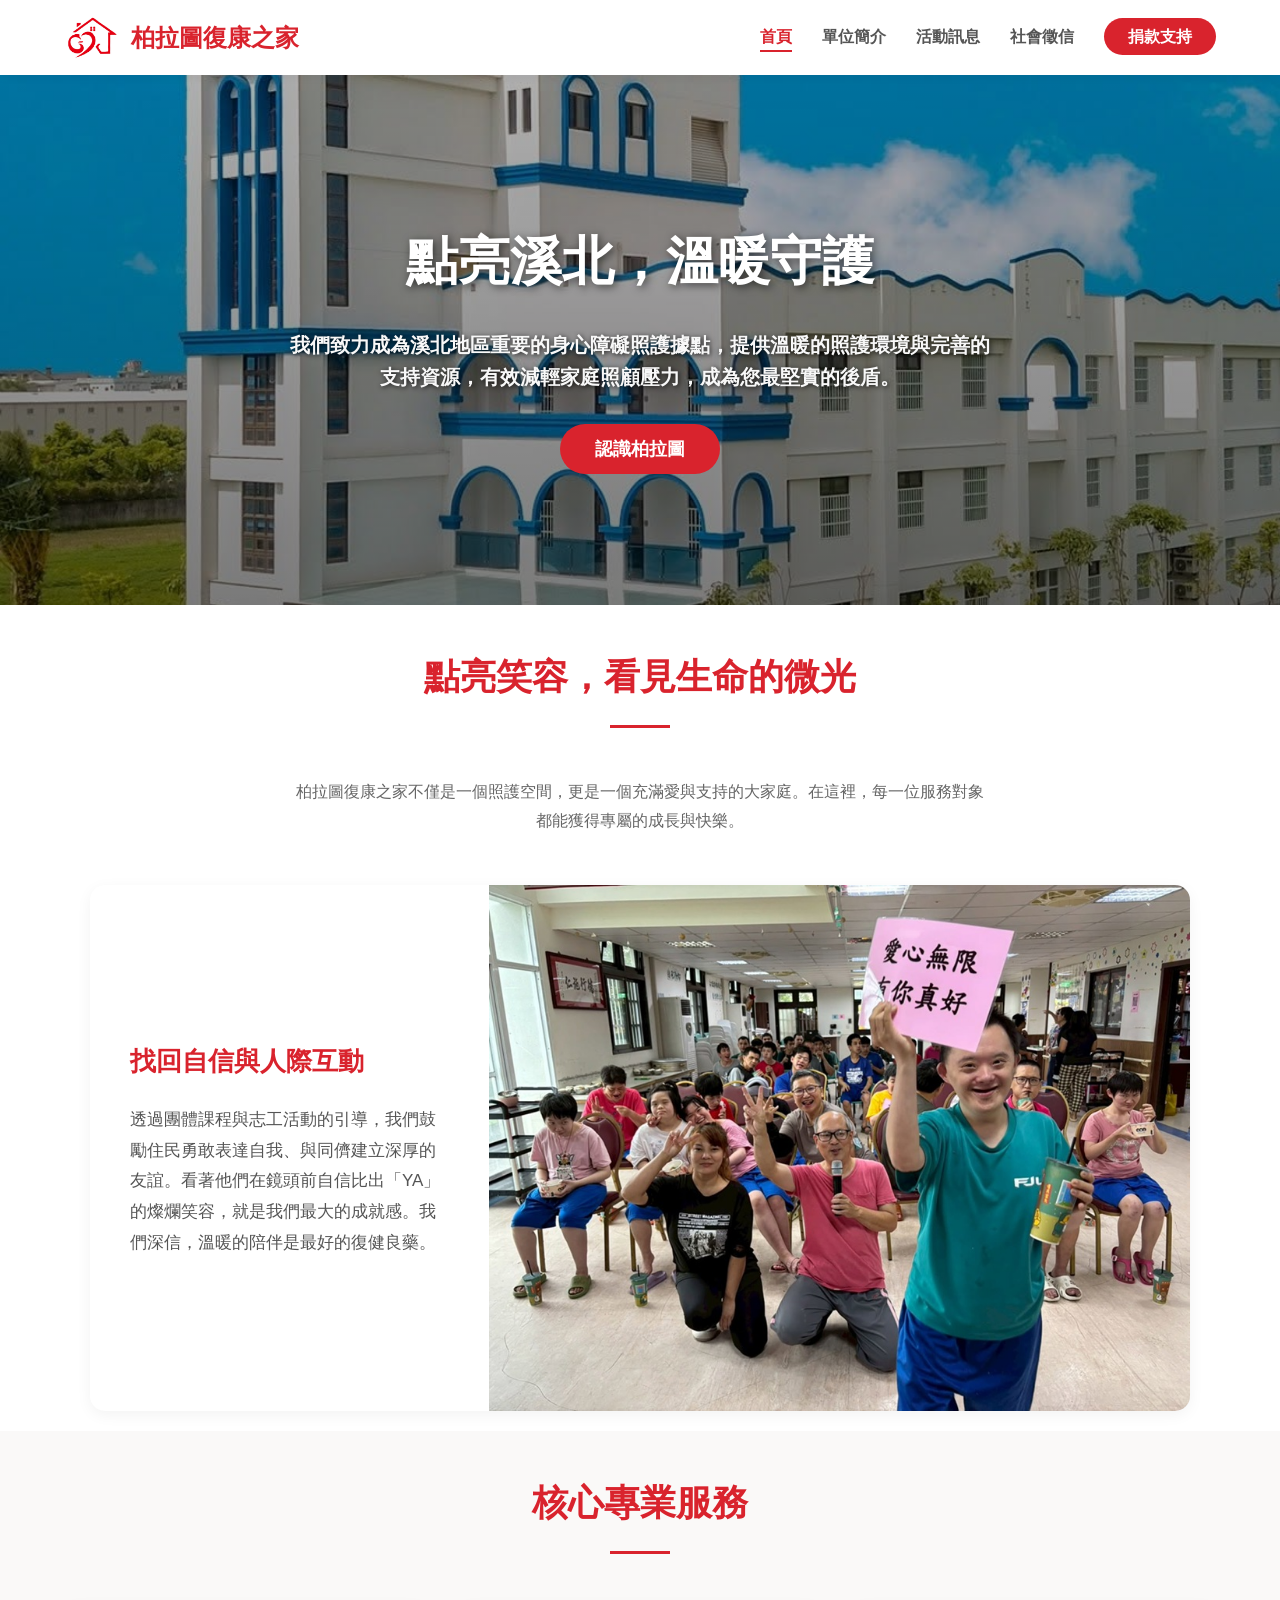
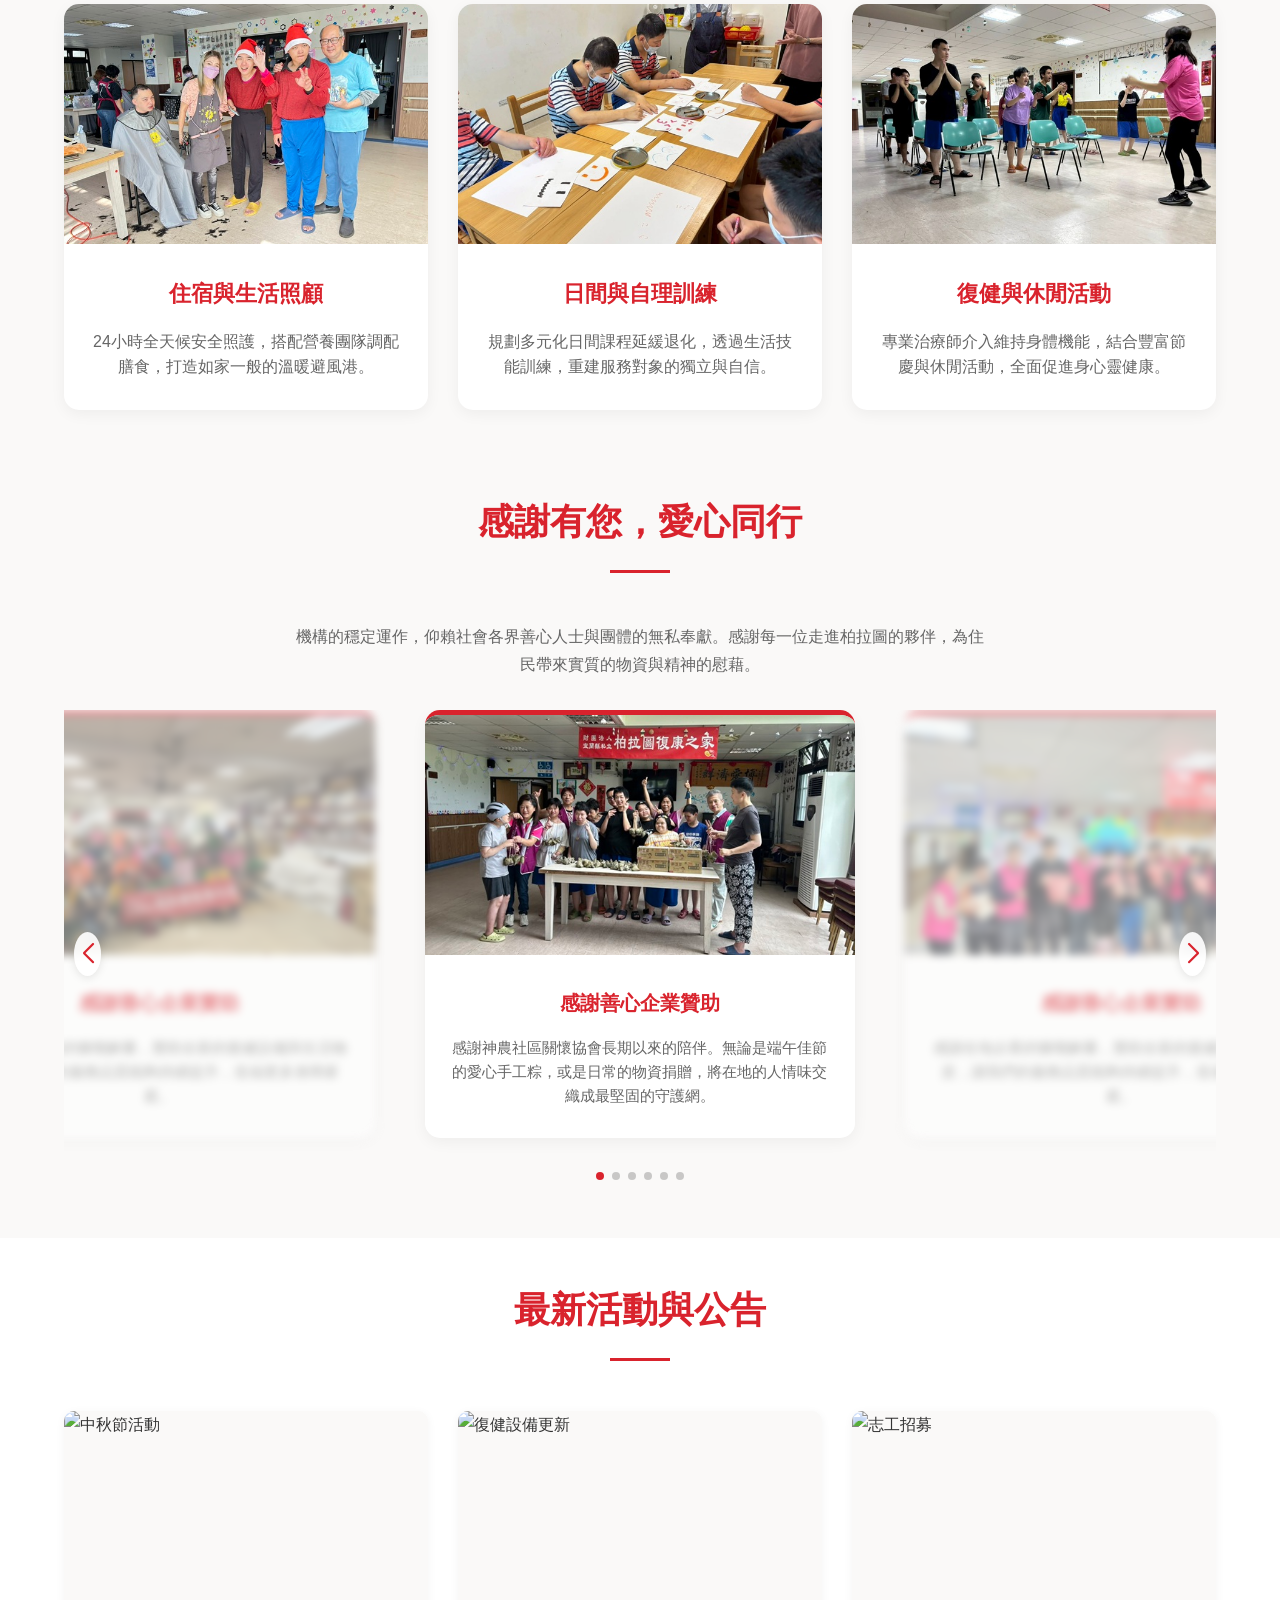
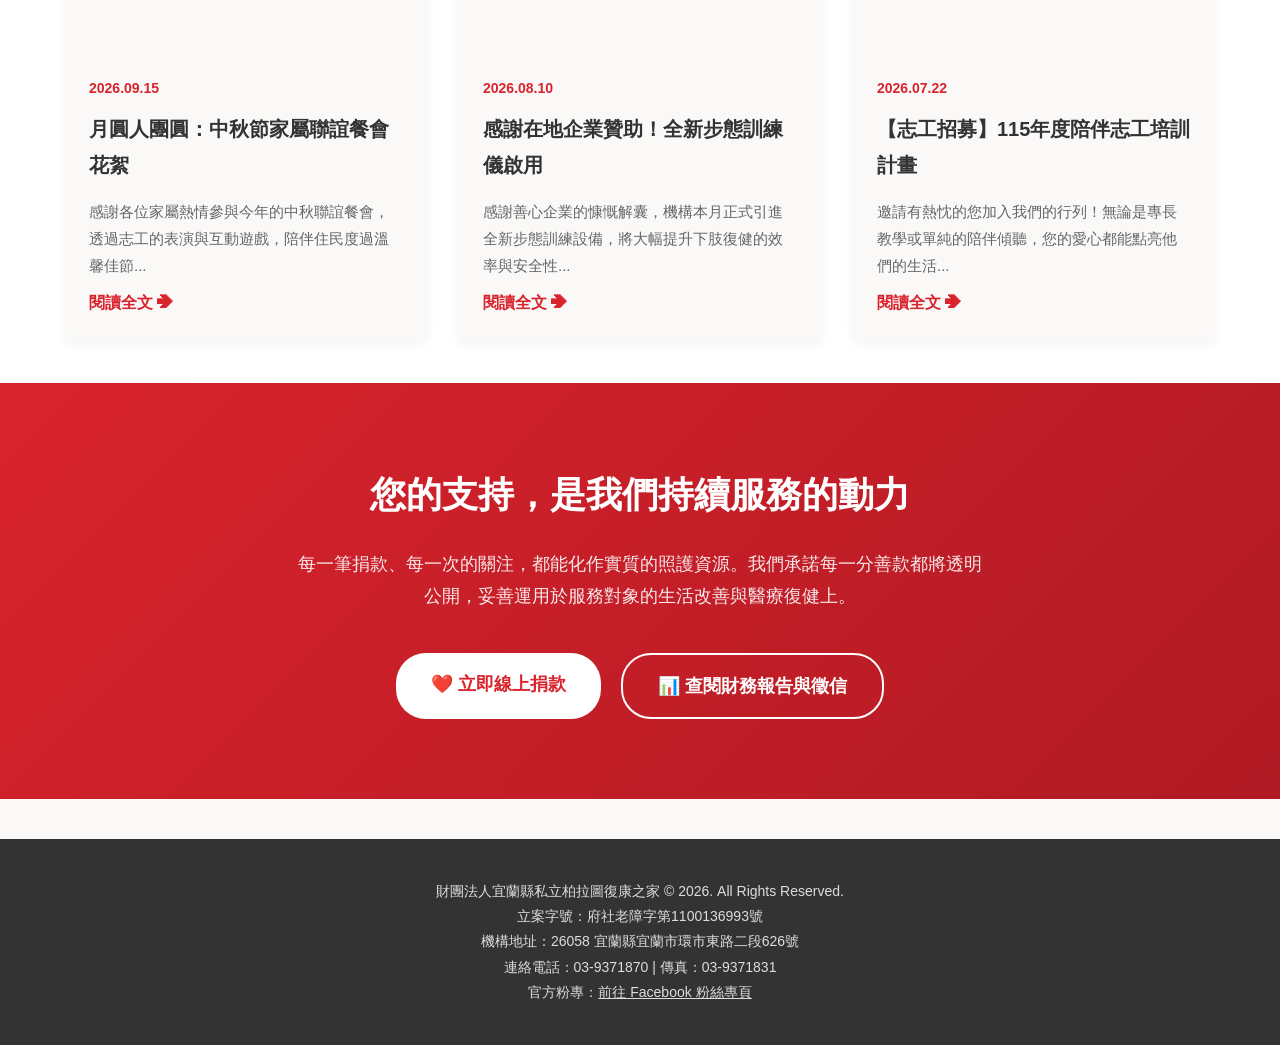
==== index.html @ bde14d9f "Initial website upload" ====
<!DOCTYPE html>
<html lang="zh-TW">
<head>
    <meta charset="UTF-8">
    <meta name="viewport" content="width=device-width, initial-scale=1.0">
    <title>財團法人柏拉圖復康之家 - 官方網站</title>
    <link rel="stylesheet" href="style.css">
    <link rel="stylesheet" href="https://cdn.jsdelivr.net/npm/swiper@11/swiper-bundle.min.css" />
    <link rel="icon" href="logo.jpg" type="image/jpeg">
</head>
<body>

    <!-- 頂部導覽列 -->
    <header>
        <a href="index.html" class="logo">
            <img src="logo.jpg" alt="柏拉圖 Logo" class="header-logo">
            柏拉圖復康之家
        </a>
        <nav>
            <ul>
                <li><a href="index.html" class="active">首頁</a></li>
                <!-- 導覽列已更新為「單位簡介」 -->
                <li><a href="about.html">單位簡介</a></li>
                <li><a href="news.html">活動訊息</a></li>
                <li><a href="credit.html">社會徵信</a></li>
                <li><a href="donate.html" class="donate-btn">捐款支持</a></li>
            </ul>
        </nav>
    </header>

    <!-- 1. 首頁主視覺區塊 (融入主任的願景文案) -->
    <section class="hero">
        <h1>點亮溪北，溫暖守護</h1>
        <p style="font-size: 20px; max-width: 700px; margin: 0 auto 40px; color: #444; font-weight: bold; line-height: 1.6;">
            我們致力成為溪北地區重要的身心障礙照護據點，提供溫暖的照護環境與完善的支持資源，有效減輕家庭照顧壓力，成為您最堅實的後盾。
        </p>
        <a href="about.html" class="donate-btn" style="font-size: 18px; padding: 15px 35px;">認識柏拉圖</a>
    </section>
     <!-- 2. 新增：在柏拉圖，我們獲得什麼？ (價值傳遞區塊) -->
    <section class="value-section" style="background-color: white;">
        <h2 class="section-title">點亮笑容，看見生命的微光</h2>
        <p style="text-align: center; max-width: 700px; margin: 0 auto 50px; color: #666;">
            柏拉圖復康之家不僅是一個照護空間，更是一個充滿愛與支持的大家庭。在這裡，每一位服務對象都能獲得專屬的成長與快樂。
        </p>
        
        <div class="value-container">
            <div class="value-text">
                <h3>找回自信與人際互動</h3>
                <p>透過團體課程與志工活動的引導，我們鼓勵住民勇敢表達自我、與同儕建立深厚的友誼。看著他們在鏡頭前自信比出「YA」的燦爛笑容，就是我們最大的成就感。我們深信，溫暖的陪伴是最好的復健良藥。</p>
            </div>
            <div class="value-img-box">
                <!-- 替換為開心舉牌的大合照 -->
                <img src="smile.jpg" alt="住民開心合照" >
            </div>
        </div>
    </section>
    <!-- 3. 服務特色區塊 (精簡文字 + 大圖片) -->
    <section id="services">
        <h2 class="section-title">核心專業服務</h2>
        <div class="features-grid">
            <!-- 服務卡片 1 -->
            <div class="feature-card">
                <!-- 未來可替換為機構真實的病房或交誼廳照片 -->
                <img src="daycare.jpg" alt="住宿與生活照顧" class="feature-img">
                <div class="feature-text">
                    <h3>住宿與生活照顧</h3>
                    <p>24小時全天候安全照護，搭配營養團隊調配膳食，打造如家一般的溫暖避風港。</p>
                </div>
            </div>
            <!-- 服務卡片 2 -->
            <div class="feature-card">
                <!-- 未來可替換為課程或互動照片 -->
                <img src="daytrain.jpg" alt="日間與自理訓練" class="feature-img">
                <div class=
                "feature-text">
                    <h3>日間與自理訓練</h3>
                    <p>規劃多元化日間課程延緩退化，透過生活技能訓練，重建服務對象的獨立與自信。</p>
                </div>
            </div>
            <!-- 服務卡片 3 -->
            <div class="feature-card">
                <!-- 未來可替換為復健器材或治療師照片 -->
                <img src="dayactivity.jpg" alt="復健與休閒活動" class="feature-img">
                <div class="feature-text">
                    <h3>復健與休閒活動</h3>
                    <p>專業治療師介入維持身體機能，結合豐富節慶與休閒活動，全面促進身心靈健康。</p>
                </div>
            </div>

        </div>
    </section>
    <!-- 4. 感謝有您，愛心同行 (動態輪播版) -->
    <section class="partner-section">
        <h2 class="section-title">感謝有您，愛心同行</h2>
        <p style="text-align: center; max-width: 700px; margin: 0 auto 30px; color: #666;">
            機構的穩定運作，仰賴社會各界善心人士與團體的無私奉獻。感謝每一位走進柏拉圖的夥伴，為住民帶來實質的物資與精神的慰藉。
        </p>

        <!-- Swiper 輪播圖容器 -->
        <div class="swiper mySwiper">
            <div class="swiper-wrapper">
                
                <!-- 輪播卡片 1 -->
                <div class="swiper-slide">
                    <div class="feature-card" style="border-bottom: none; border-top: 5px solid var(--brand-red);">
                        <!-- 記得替換成您的真實照片 src -->
                        <img src="th1.jpg" alt="神農社區關懷協會" class="card-img-top">
                        <div class="text-center-box">
                            <h3 style="font-size: 20px;">感謝善心企業贊助</h3>
                            <p style="font-size: 15px;">感謝神農社區關懷協會長期以來的陪伴。無論是端午佳節的愛心手工粽，或是日常的物資捐贈，將在地的人情味交織成最堅固的守護網。</p>
                        </div>
                    </div>
                </div>

                <!-- 輪播卡片 2 -->
                <div class="swiper-slide">
                    <div class="feature-card" style="border-bottom: none; border-top: 5px solid var(--brand-red);">
                        <!-- 記得替換成您的真實照片 src -->
                        <img src="th2.jpg" alt="志工陪伴" class="card-img-top">
                        <div class="text-center-box">
                            <h3 style="font-size: 20px;">感謝善心企業贊助</h3>
                            <p style="font-size: 15px;">感謝在地企業的慷慨解囊，贊助全新的復健設備與生活物資，讓我們的服務品質能夠持續提升，造福更多身障家庭。</p>
                        </div>
                    </div>
                </div>

                <!-- 輪播卡片 3 (示範新增) -->
                <div class="swiper-slide">
                    <div class="feature-card" style="border-bottom: none; border-top: 5px solid var(--brand-red);">
                        <!-- 這裡您可以放第三張照片 -->
                        <img src="th3.jpg" alt="善心企業" class="card-img-top">
                        <div class="text-center-box">
                            <h3 style="font-size: 20px;">感謝善心企業贊助</h3>
                            <p style="font-size: 15px;">感謝在地企業的慷慨解囊，贊助全新的復健設備與生活物資，讓我們的服務品質能夠持續提升，造福更多身障家庭。</p>
                        </div>
                    </div>
                </div>
                
                <!-- 如果有第 4 張、第 5 張，只要繼續複製 <div class="swiper-slide">...</div> 即可 -->
                <div class="swiper-slide">
                    <div class="feature-card" style="border-bottom: none; border-top: 5px solid var(--brand-red);">
                        <!-- 這裡您可以放第三張照片 -->
                        <img src="th4.jpg" alt="善心企業" class="card-img-top">
                        <div class="text-center-box">
                            <h3 style="font-size: 20px;">感謝善心企業贊助</h3>
                            <p style="font-size: 15px;">感謝在地企業的慷慨解囊，贊助全新的復健設備與生活物資，讓我們的服務品質能夠持續提升，造福更多身障家庭。</p>
                        </div>
                    </div>
                </div>
                
                <div class="swiper-slide">
                    <div class="feature-card" style="border-bottom: none; border-top: 5px solid var(--brand-red);">
                        <!-- 這裡您可以放第三張照片 -->
                        <img src="th5.jpg" alt="善心企業" class="card-img-top">
                        <div class="text-center-box">
                            <h3 style="font-size: 20px;">感謝善心企業贊助</h3>
                            <p style="font-size: 15px;">感謝在地企業的慷慨解囊，贊助全新的復健設備與生活物資，讓我們的服務品質能夠持續提升，造福更多身障家庭。</p>
                        </div>
                    </div>
                </div>

                <div class="swiper-slide">
                    <div class="feature-card" style="border-bottom: none; border-top: 5px solid var(--brand-red);">
                        <!-- 這裡您可以放第三張照片 -->
                        <img src="th6.jpg" alt="善心企業" class="card-img-top">
                        <div class="text-center-box">
                            <h3 style="font-size: 20px;">感謝善心企業贊助</h3>
                            <p style="font-size: 15px;">感謝在地企業的慷慨解囊，贊助全新的復健設備與生活物資，讓我們的服務品質能夠持續提升，造福更多身障家庭。</p>
                        </div>
                    </div>
                </div>

            </div>
            <!-- 輪播圖下方的點點指示器 -->
            <div class="swiper-pagination"></div>
            <!-- 新增：左右手動切換箭頭 -->
            <div class="swiper-button-next"></div>
            <div class="swiper-button-prev"></div>
        </div>
    </section>

    <!-- 5. 最新消息與活動快報 -->
    <section id="news" class="news-section">
        <h2 class="section-title">最新活動與公告</h2>
        <div class="news-grid">
            <!-- 新聞卡片 1 -->
            <div class="news-card">
                <img src="https://images.unsplash.com/photo-1529156069898-49953e39b3ac?auto=format&fit=crop&q=80" alt="中秋節活動" class="news-img">
                <div class="news-content">
                    <span class="news-date">2026.09.15</span>
                    <h3 class="news-title">月圓人團圓：中秋節家屬聯誼餐會花絮</h3>
                    <p style="color: #666; font-size: 15px;">感謝各位家屬熱情參與今年的中秋聯誼餐會，透過志工的表演與互動遊戲，陪伴住民度過溫馨佳節...</p>
                    <a href="news.html" class="news-link">閱讀全文 ➔</a>
                </div>
            </div>
            <!-- 新聞卡片 2 -->
            <div class="news-card">
                <img src="https://images.unsplash.com/photo-1576765608535-5f04d1e3f289?auto=format&fit=crop&q=80" alt="復健設備更新" class="news-img">
                <div class="news-content">
                    <span class="news-date">2026.08.10</span>
                    <h3 class="news-title">感謝在地企業贊助！全新步態訓練儀啟用</h3>
                    <p style="color: #666; font-size: 15px;">感謝善心企業的慷慨解囊，機構本月正式引進全新步態訓練設備，將大幅提升下肢復健的效率與安全性...</p>
                    <a href="news.html" class="news-link">閱讀全文 ➔</a>
                </div>
            </div>
            <!-- 新聞卡片 3 -->
            <div class="news-card">
                <img src="https://images.unsplash.com/photo-1582213782179-e0d53f98f2ca?auto=format&fit=crop&q=80" alt="志工招募" class="news-img">
                <div class="news-content">
                    <span class="news-date">2026.07.22</span>
                    <h3 class="news-title">【志工招募】115年度陪伴志工培訓計畫</h3>
                    <p style="color: #666; font-size: 15px;">邀請有熱忱的您加入我們的行列！無論是專長教學或單純的陪伴傾聽，您的愛心都能點亮他們的生活...</p>
                    <a href="news.html" class="news-link">閱讀全文 ➔</a>
                </div>
            </div>
        </div>
    </section>
    

    <!-- 6. 行動呼籲與社會徵信入口 (大紅色區塊) -->
    <section class="cta-section">
        <h2>您的支持，是我們持續服務的動力</h2>
        <p>每一筆捐款、每一次的關注，都能化作實質的照護資源。我們承諾每一分善款都將透明公開，妥善運用於服務對象的生活改善與醫療復健上。</p>
        <div class="cta-buttons">
            <a href="donate.html" class="btn-light">❤️ 立即線上捐款</a>
            <a href="credit.html" class="btn-outline">📊 查閱財務報告與徵信</a>
        </div>
    </section>

    <!-- 頁尾 -->
    <footer>
        <p>財團法人宜蘭縣私立柏拉圖復康之家 © 2026. All Rights Reserved.</p>
        <p>立案字號：府社老障字第1100136993號</p>
        <p>
            機構地址：26058 宜蘭縣宜蘭市環市東路二段626號 <br>
            連絡電話：03-9371870 | 傳真：03-9371831 <br>
            官方粉專：<a href="http://www.facebook.com/yilan.plato" target="_blank" style="text-decoration: underline;">前往 Facebook 粉絲專頁</a>
        </p>
    </footer>

</body>
</html>


<script src="https://cdn.jsdelivr.net/npm/swiper@11/swiper-bundle.min.js"></script>
<script>
    var swiper = new Swiper(".mySwiper", {
        slidesPerView: "auto", 
        centeredSlides: true, 
        spaceBetween: 40,     
        loop: true,           // 無限循環
        speed: 800,           // ★ 新增：設定切換過場速度為 0.8 秒，讓滑動更平滑連續
        autoplay: {
            delay: 3500,      
            disableOnInteraction: false, 
        },
        pagination: {
            el: ".swiper-pagination",
            clickable: true,
        },
        navigation: {         // ★ 新增：啟動左右箭頭手動切換
            nextEl: ".swiper-button-next",
            prevEl: ".swiper-button-prev",
        },
        breakpoints: {
            768: { slidesPerView: 2.5, spaceBetween: 50 }
        }
    });
</script>
---- style.css ----
/* 基礎設定與字體 */
* { margin: 0; padding: 0; box-sizing: border-box; font-family: "Noto Sans TC", "Microsoft JhengHei", sans-serif; }
body { color: #333; line-height: 1.8; background-color: #faf9f8; }
a { text-decoration: none; color: inherit; }

/* 品牌紅色與變數 (統一柏拉圖溫暖紅) */
:root { --brand-red: #d9232d; --text-dark: #333; --bg-light: #fff; --bg-gray: #faf9f8;}

/* 頂部導覽列 (每一頁都會套用) */
header { background: var(--bg-light); padding: 15px 5%; display: flex; justify-content: space-between; align-items: center; box-shadow: 0 2px 10px rgba(0,0,0,0.05); position: sticky; top: 0; z-index: 100;}
.logo { font-size: 24px; font-weight: bold; color: var(--brand-red); display: flex; align-items: center; }
.header-logo { height: 45px; margin-right: 12px; }
nav ul { list-style: none; display: flex; gap: 30px; align-items: center; }
nav a { font-weight: bold; color: #555; transition: color 0.3s; }
nav a:hover, nav a.active { color: var(--brand-red); border-bottom: 2px solid var(--brand-red); padding-bottom: 5px; }

/* 捐款按鈕特別樣式 */
.donate-btn { background: var(--brand-red); color: white; padding: 10px 24px; border-radius: 30px; font-weight: bold; transition: 0.3s;}
.donate-btn:hover { background: #b01a23; color: white; }

/* 首頁主視覺 (已換成真實機構外觀) */
.hero { background: linear-gradient(rgba(0,0,0,0.3), rgba(0,0,0,0.5)), url('hero-bg.jpg') center/cover; padding: 140px 5%; text-align: center; }
.hero h1 { font-size: 52px; color: white; margin-bottom: 20px; text-shadow: 2px 2px 8px rgba(0,0,0,0.6);}
.hero p { color: #f8f8f8 !important; text-shadow: 1px 1px 5px rgba(0,0,0,0.8);}

/* 共用區塊與標題 */
section { padding: 40px 5%; }
h2.section-title { text-align: center; font-size: 36px; color: var(--brand-red); margin-bottom: 50px; position: relative;}
h2.section-title::after { content: ''; display: block; width: 60px; height: 3px; background: var(--brand-red); margin: 15px auto 0; }

/* =========================================
   首頁區塊排版 (修復巨大圖片與卡片網格)
========================================= */
#services, .partner-section { background-color: var(--bg-gray); padding: 40px 5%; }

/* 卡片並排網格系統 */
.features-grid, .news-grid { display: grid; grid-template-columns: repeat(auto-fit, minmax(300px, 1fr)); gap: 30px; margin-top: 40px; }

/* 白色卡片外框設定 */
.feature-card { background: white; border-radius: 15px; overflow: hidden; box-shadow: 0 4px 15px rgba(0,0,0,0.05); transition: transform 0.3s; }
.feature-card:hover { transform: translateY(-10px); box-shadow: 0 10px 25px rgba(217,35,45,0.15); }

/* 卡片文字區塊 */
.text-center-box, .feature-text { text-align: center; padding: 30px 25px; }
.text-center-box h3, .feature-text h3 { color: var(--brand-red); font-size: 22px; margin-bottom: 15px; font-weight: bold;}
.text-center-box p, .feature-text p { color: #666; font-size: 16px; line-height: 1.6; }

/* ★ 解決圖片太大的關鍵：強制控制所有圖片大小 ★ */
.feature-img, .card-img-top, .news-img { width: 100%; height: 240px; object-fit: cover; display: block; }
/* 強制縮減微笑區塊的底部空白 */
.value-section { padding-bottom: 20px !important; }
/* 價值傳遞區塊 (左右圖文排版 - 圖片放大版) */
.value-container { 
    display: flex; 
    flex-wrap: wrap; 
    align-items: stretch; /* 讓左右兩邊高度自動對齊 */
    max-width: 1100px; /* 把整個框框稍微加寬，讓圖片有空間變大 */
    margin: 0 auto 0; 
    background: white; 
    border-radius: 15px; 
    overflow: hidden; 
    box-shadow: 0 4px 15px rgba(0,0,0,0.05);
}

.value-text { 
    flex: 1; /* 文字佔 1 份的空間 */
    min-width: 300px; 
    padding: 50px 40px; 
    display: flex;
    flex-direction: column;
    justify-content: center; /* 讓文字自動垂直居中 */
}
.value-text h3 { color: var(--brand-red); font-size: 26px; margin-bottom: 20px; font-weight: bold; }
.value-text p { color: #555; line-height: 1.8; font-size: 17px; }

.value-img-box { 
    flex: 2.2; /* 圖片佔 1.5 份的空間 (比例比文字大 50%) */
    min-width: 350px; 
    min-height: 450px; /* 拉高圖片的基本高度 */
}
.value-img-box img { 
    width: 100%; 
    height: 100%; 
    object-fit: cover; 
    display: block; 
}

/* 最新消息區塊 */
.news-section { background-color: white; }
.news-card { background: #faf9f8; border-radius: 10px; overflow: hidden; box-shadow: 0 2px 10px rgba(0,0,0,0.05); transition: 0.3s; }
.news-card:hover { box-shadow: 0 5px 20px rgba(0,0,0,0.1); }
.news-content { padding: 25px; }
.news-date { color: var(--brand-red); font-weight: bold; font-size: 14px; margin-bottom: 10px; display: block; }
.news-title { font-size: 20px; margin-bottom: 15px; color: var(--text-dark); font-weight: bold; }
.news-link { color: var(--brand-red); font-weight: bold; font-size: 16px; display: inline-block; margin-top: 10px;}
.news-link:hover { text-decoration: underline; }

/* 底部行動呼籲 */
.cta-section { background: linear-gradient(135deg, var(--brand-red), #b01a23); color: white; text-align: center; padding: 80px 5%; }
.cta-section h2 { color: white; margin-bottom: 20px; font-size: 36px; }
.cta-section h2::after { display: none; }
.cta-section p { font-size: 18px; margin-bottom: 40px; opacity: 0.9; max-width: 700px; margin-left: auto; margin-right: auto; }
.cta-buttons { display: flex; justify-content: center; gap: 20px; flex-wrap: wrap; }
.btn-light { background: white; color: var(--brand-red); padding: 15px 35px; border-radius: 30px; font-weight: bold; font-size: 18px; transition: 0.3s; }
.btn-light:hover { background: #f9f9f9; box-shadow: 0 4px 15px rgba(0,0,0,0.2); transform: translateY(-2px); }
.btn-outline { border: 2px solid white; color: white; padding: 15px 35px; border-radius: 30px; font-weight: bold; font-size: 18px; transition: 0.3s; }
.btn-outline:hover { background: white; color: var(--brand-red); transform: translateY(-2px); }

/* --- 內頁專用樣式 --- */
.page-header { background: linear-gradient(135deg, var(--brand-red), #b01a23); color: white; text-align: center; padding: 60px 5%; margin-bottom: 50px; }
.page-header h1 { font-size: 36px; letter-spacing: 2px; }
.content-box { background: white; padding: 40px; border-radius: 12px; box-shadow: 0 4px 15px rgba(0,0,0,0.05); max-width: 900px; margin: 0 auto 50px; line-height: 2; }
.content-box h3 { color: var(--brand-red); margin-top: 20px; margin-bottom: 15px; font-size: 24px; border-left: 4px solid var(--brand-red); padding-left: 10px; }
.content-box ul, .content-box ol { padding-left: 20px; margin-bottom: 20px; color: #555; }
.content-box li { margin-bottom: 10px; }

/* 頁尾 */
footer { background: #333; color: #ddd; text-align: center; padding: 40px 5%; margin-top: 40px; font-size: 14px;}

/* --- 動態輪播圖特效 (中間清晰放大、左右模糊縮小) --- */
.swiper { width: 100%; padding-top: 20px; padding-bottom: 60px !important; }
.swiper-slide {
    width: 350px; /* 手機版預設寬度 */
    transition: all 0.5s ease; /* 切換時的滑順漸變時間 */
    
    /* 左右兩側卡片的狀態：模糊、半透明、縮小 */
    filter: blur(4px);
    opacity: 0.5;
    transform: scale(0.85); 
}
/* 電腦版時卡片寬度變大 */
@media (min-width: 768px) {
    .swiper-slide { width: 450px; }
}

/* ★ 中間焦點卡片的狀態：清晰、不透明、正常大小 ★ */
.swiper-slide-active {
    filter: blur(0);
    opacity: 1;
    transform: scale(1);
    z-index: 10;
}

/* 點點指示器的顏色 */
.swiper-pagination-bullet-active { background-color: var(--brand-red) !important; }
/* --- 動態輪播圖手動切換箭頭樣式 --- */
.swiper-button-next, .swiper-button-prev {
    color: var(--brand-red) !important; /* 換成柏拉圖溫暖紅 */
    background: rgba(255, 255, 255, 0.9); /* 白色半透明圓底，確保在照片上也能看清楚 */
    width: 50px;
    height: 50px;
    border-radius: 50%;
    box-shadow: 0 2px 10px rgba(0,0,0,0.1); /* 淡淡的陰影提升立體感 */
}
/* 縮小箭頭圖示的尺寸，看起來更精緻 */
.swiper-button-next:after, .swiper-button-prev:after {
    font-size: 20px !important; 
    font-weight: bold;
}
/* 微調箭頭位置，避免太靠邊緣 */
.swiper-button-prev { left: 20px; }
.swiper-button-next { right: 20px; }

/* =========================================
   手機與平板專屬排版 (螢幕寬度小於 768px 時自動觸發)
========================================= */
@media (max-width: 768px) {
    /* 1. 修復頂部導覽列：改為上下排列、選單允許換行置中 */
    header { 
        flex-direction: column; 
        padding: 15px 5%; 
    }
    .logo { 
        font-size: 22px; 
        margin-bottom: 15px; 
        white-space: nowrap; /* 強制 Logo 標題維持單行，解決直向亂碼問題 */
    }
    nav ul { 
        flex-wrap: wrap; /* 讓選單按鈕空間不夠時自動往下排 */
        justify-content: center; 
        gap: 15px; 
    }
    nav a { 
        font-size: 15px; 
    }
    .donate-btn {
        padding: 8px 18px; /* 稍微縮小捐款按鈕，避免佔據太多空間 */
    }

    /* 2. 修復首頁主視覺：縮小巨大的標題與間距 */
    .hero { 
        padding: 100px 5%; 
    }
    .hero h1 { 
        font-size: 36px; /* 將原本 52px 的大字縮小，解決擠壓斷行 */
    }
    .hero p { 
        font-size: 16px !important; 
    }

    /* 3. 修復內頁紅底標題 (單位簡介、活動訊息等) */
    .page-header { 
        padding: 40px 5%; 
        margin-bottom: 30px;
    }
    .page-header h1 { 
        font-size: 28px; 
    }

    /* 4. 全站通用區塊：縮減手機版上下間距與副標題大小 */
    section { 
        padding: 40px 5%; 
    }
    h2.section-title { 
        font-size: 28px; 
        margin-bottom: 30px;
    }
    .value-text {
        padding: 30px 20px;
    }
}
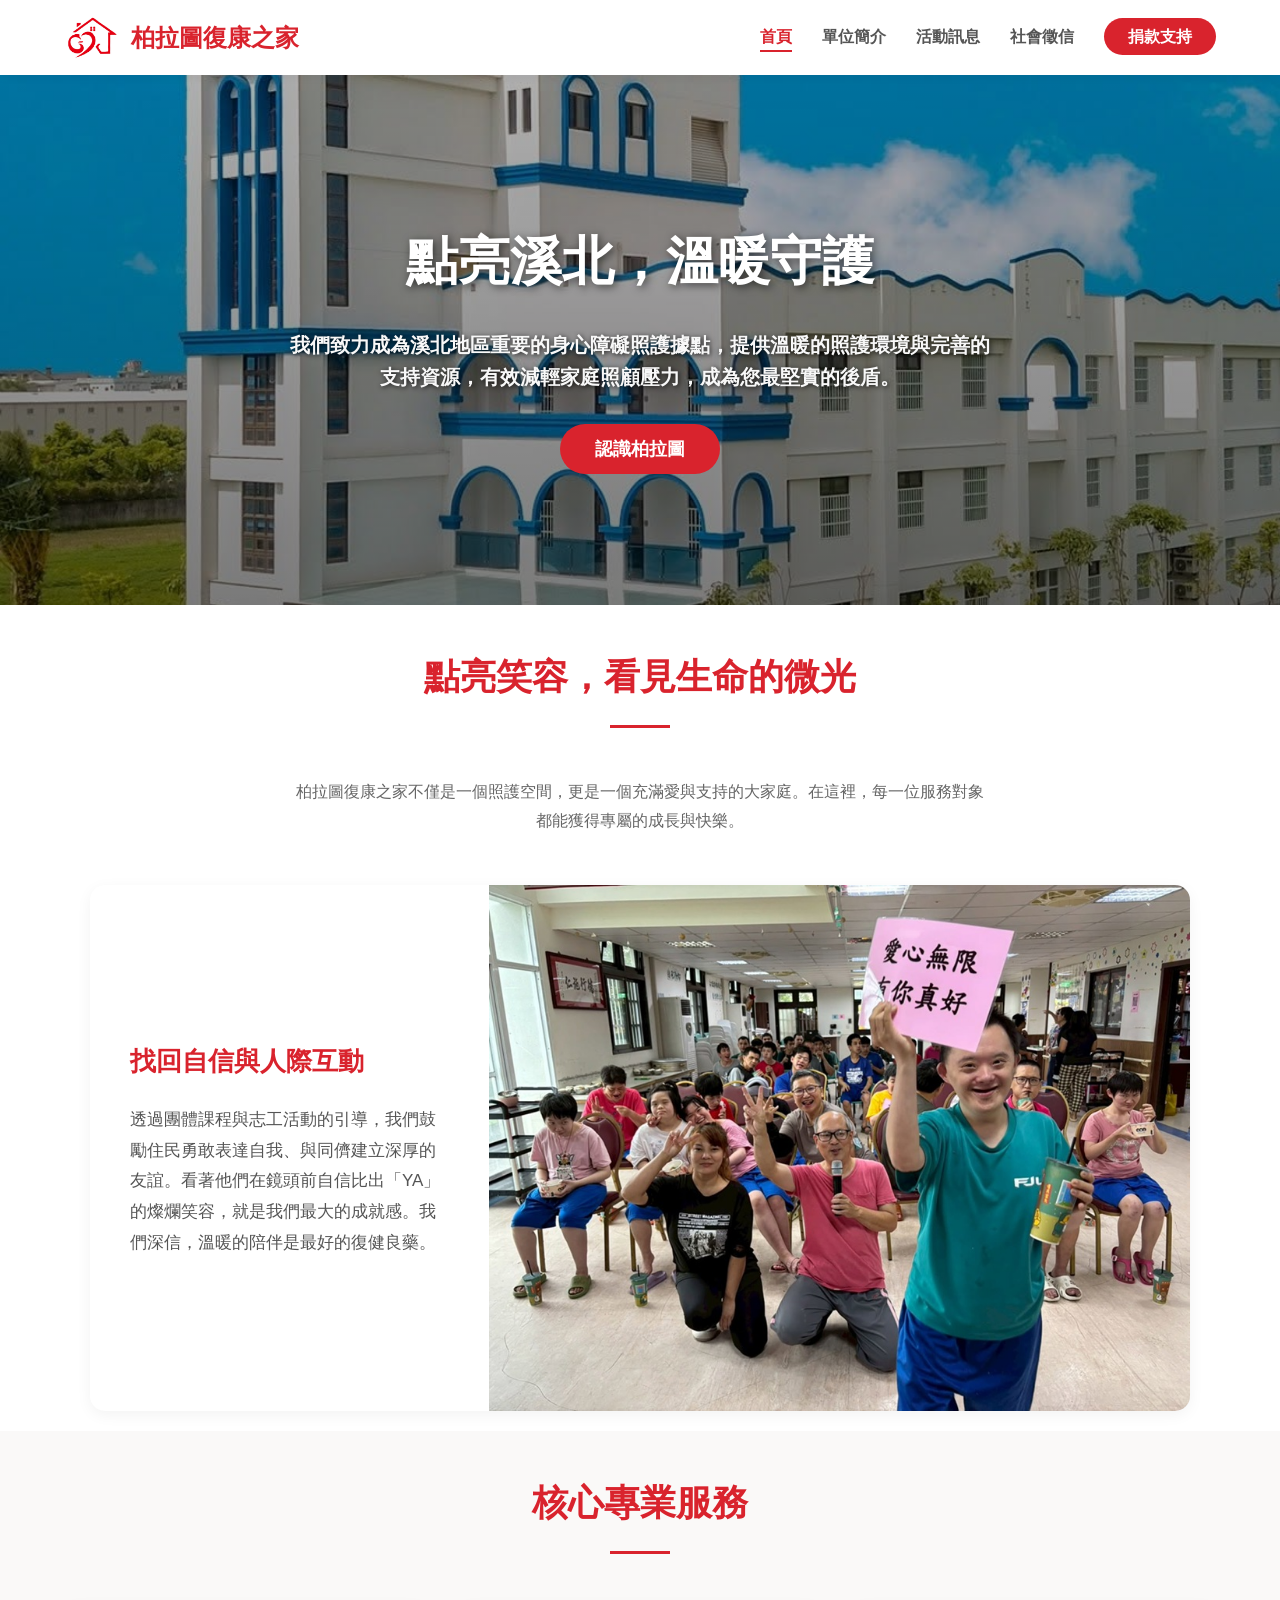
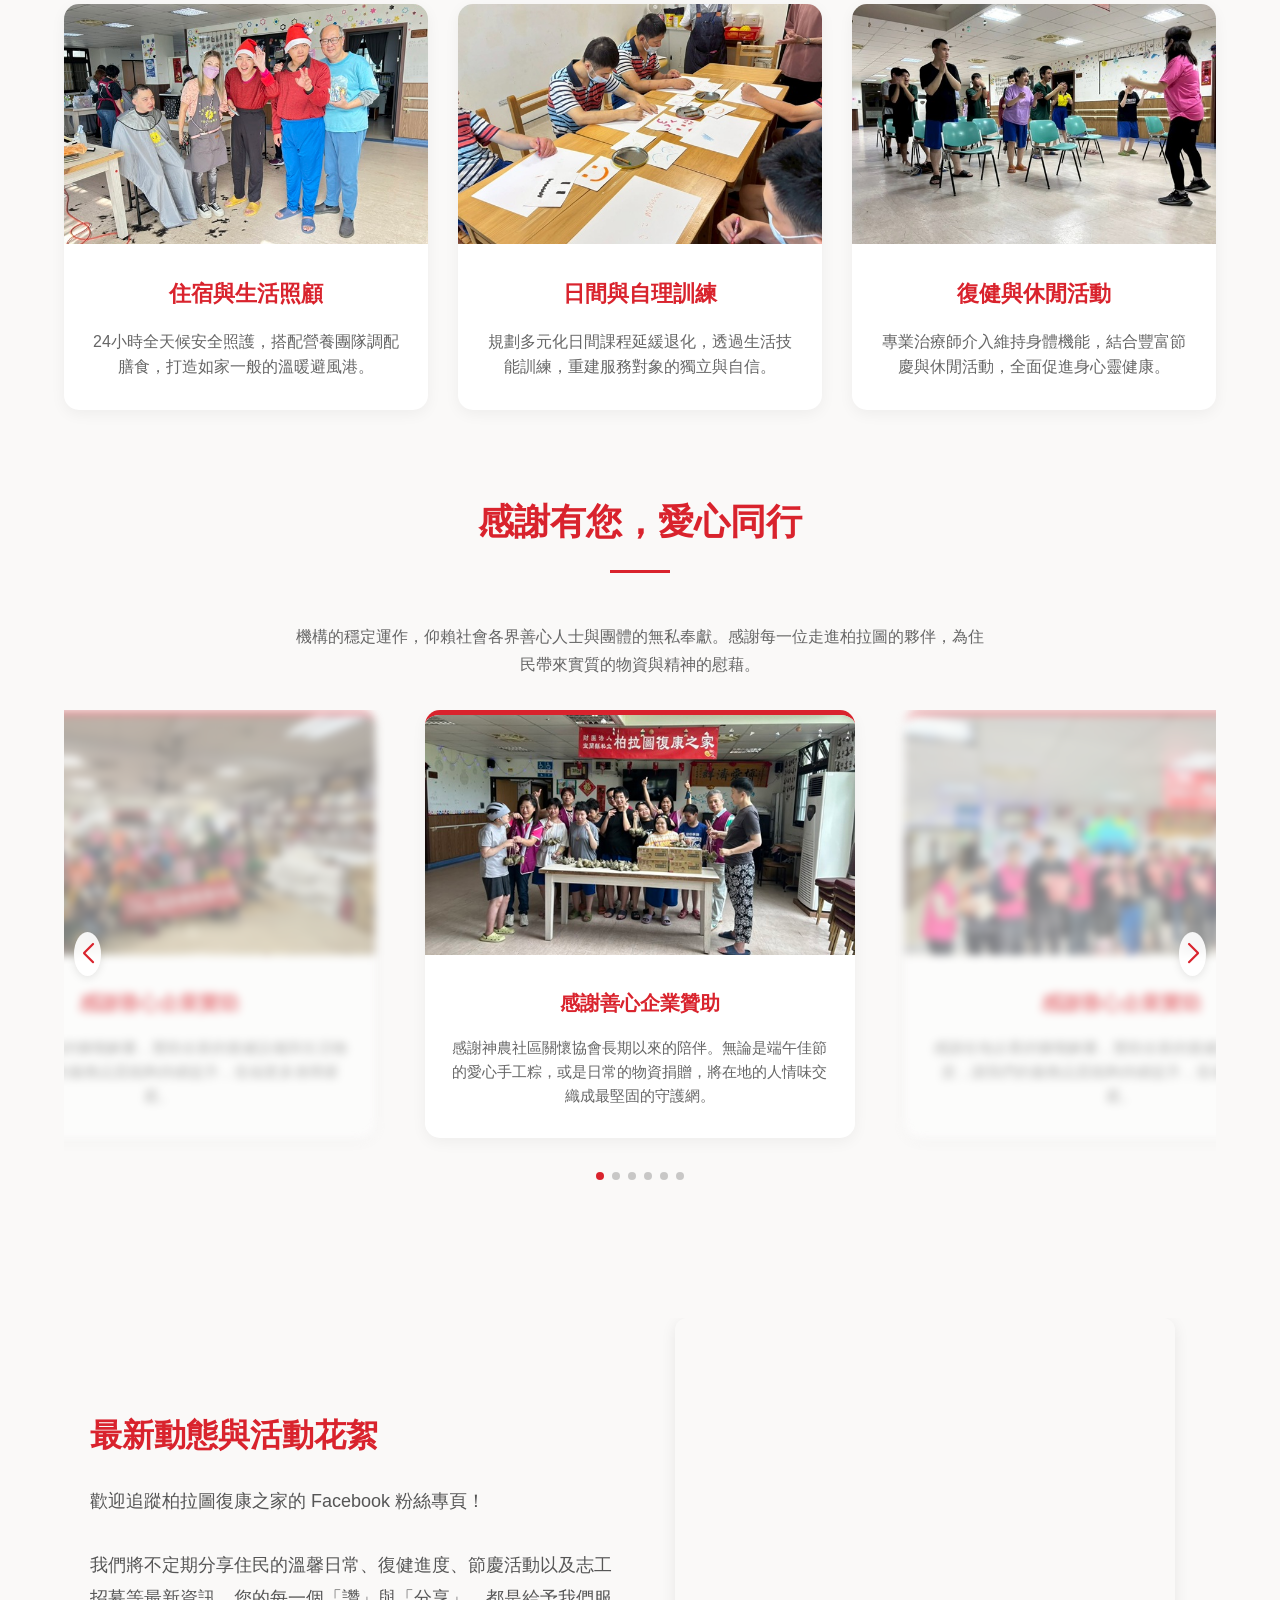
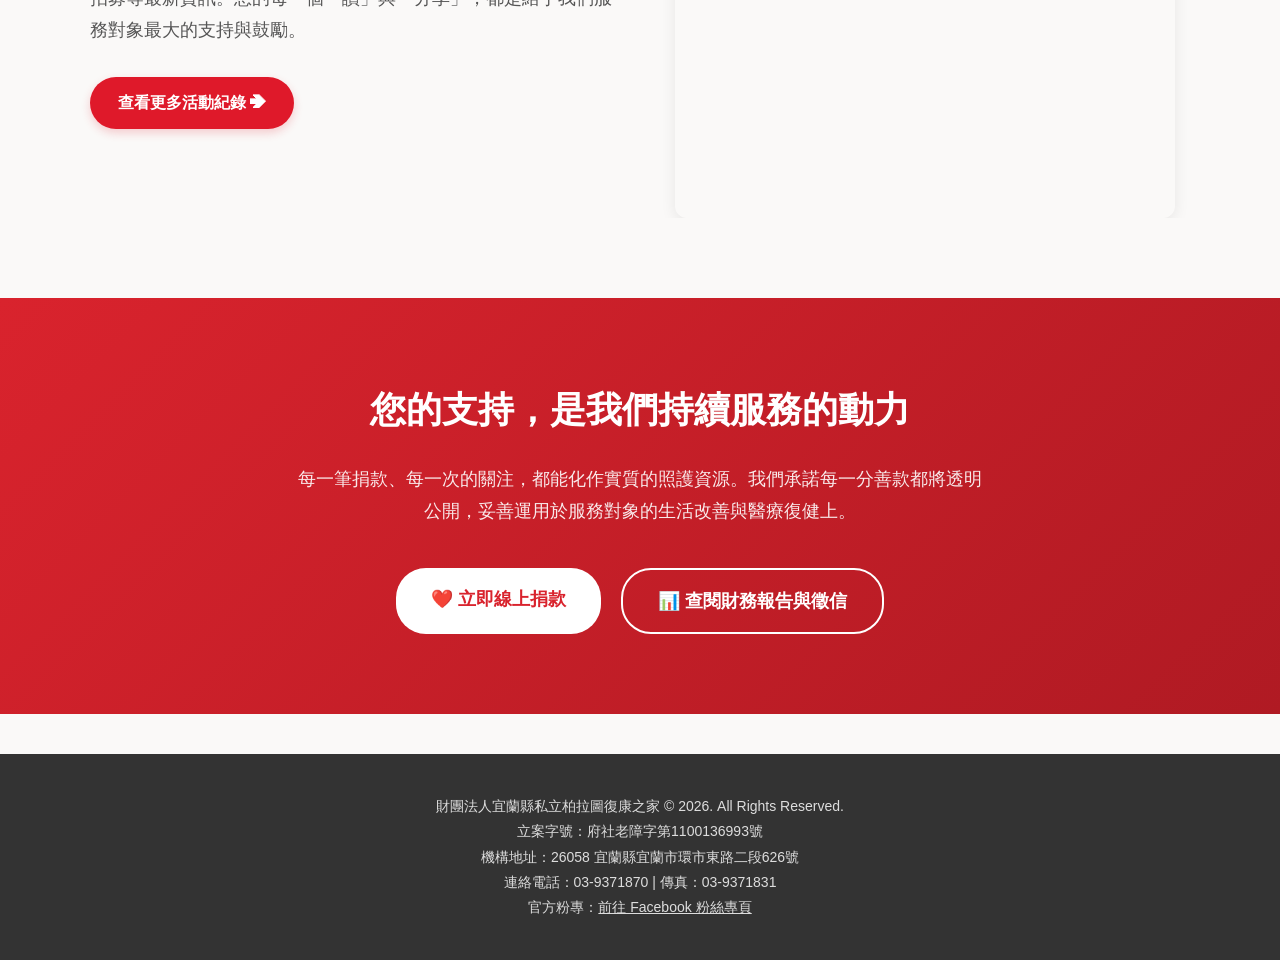
==== commit 4a0f5fd7: "更新首頁" ====
--- a/index.html
+++ b/index.html
@@ -180,39 +180,39 @@
     </section>
 
     <!-- 5. 最新消息與活動快報 -->
-    <section id="news" class="news-section">
-        <h2 class="section-title">最新活動與公告</h2>
-        <div class="news-grid">
-            <!-- 新聞卡片 1 -->
-            <div class="news-card">
-                <img src="https://images.unsplash.com/photo-1529156069898-49953e39b3ac?auto=format&fit=crop&q=80" alt="中秋節活動" class="news-img">
-                <div class="news-content">
-                    <span class="news-date">2026.09.15</span>
-                    <h3 class="news-title">月圓人團圓：中秋節家屬聯誼餐會花絮</h3>
-                    <p style="color: #666; font-size: 15px;">感謝各位家屬熱情參與今年的中秋聯誼餐會，透過志工的表演與互動遊戲，陪伴住民度過溫馨佳節...</p>
-                    <a href="news.html" class="news-link">閱讀全文 ➔</a>
-                </div>
-            </div>
-            <!-- 新聞卡片 2 -->
-            <div class="news-card">
-                <img src="https://images.unsplash.com/photo-1576765608535-5f04d1e3f289?auto=format&fit=crop&q=80" alt="復健設備更新" class="news-img">
-                <div class="news-content">
-                    <span class="news-date">2026.08.10</span>
-                    <h3 class="news-title">感謝在地企業贊助！全新步態訓練儀啟用</h3>
-                    <p style="color: #666; font-size: 15px;">感謝善心企業的慷慨解囊，機構本月正式引進全新步態訓練設備，將大幅提升下肢復健的效率與安全性...</p>
-                    <a href="news.html" class="news-link">閱讀全文 ➔</a>
-                </div>
-            </div>
-            <!-- 新聞卡片 3 -->
-            <div class="news-card">
-                <img src="https://images.unsplash.com/photo-1582213782179-e0d53f98f2ca?auto=format&fit=crop&q=80" alt="志工招募" class="news-img">
-                <div class="news-content">
-                    <span class="news-date">2026.07.22</span>
-                    <h3 class="news-title">【志工招募】115年度陪伴志工培訓計畫</h3>
-                    <p style="color: #666; font-size: 15px;">邀請有熱忱的您加入我們的行列！無論是專長教學或單純的陪伴傾聽，您的愛心都能點亮他們的生活...</p>
-                    <a href="news.html" class="news-link">閱讀全文 ➔</a>
-                </div>
-            </div>
+    <!-- 首頁：最新動態與活動區塊 -->
+    <section style="background: #faf9f8; padding: 80px 5%;">
+        <!-- 使用 Flexbox 讓圖文左右並排，手機版自動上下排列 -->
+        <div style="max-width: 1100px; margin: 0 auto; display: flex; flex-wrap: wrap; gap: 40px; align-items: center;">
+            
+            <!-- 左側：溫暖引言與導覽 -->
+            <div style="flex: 1; min-width: 300px;">
+                <h2 style="color: var(--brand-red, #d9232d); font-size: 32px; margin-bottom: 20px; font-weight: bold;">最新動態與活動花絮</h2>
+                <p style="font-size: 18px; color: #555; line-height: 1.8; margin-bottom: 30px;">
+                    歡迎追蹤柏拉圖復康之家的 Facebook 粉絲專頁！<br><br>
+                    我們將不定期分享住民的溫馨日常、復健進度、節慶活動以及志工招募等最新資訊。您的每一個「讚」與「分享」，都是給予我們服務對象最大的支持與鼓勵。
+                </p>
+                <!-- 連結到我們剛剛做好的活動訊息專頁 -->
+                <a href="news.html" style="display: inline-block; background: #DF192A; color: white; padding: 12px 28px; border-radius: 30px; text-decoration: none; font-weight: bold; transition: 0.3s; box-shadow: 0 4px 10px rgba(223,25,42,0.2);">
+                    查看更多活動紀錄 ➔
+                </a>
+            </div>
+
+            <!-- 右側：FB 動態牆嵌入 -->
+            <div style="flex: 1; min-width: 300px; display: flex; justify-content: center; overflow: hidden;">
+                <!-- 首頁的牆高度設為 500px，看起來比例更精緻 -->
+                <iframe 
+                    src="https://www.facebook.com/plugins/page.php?href=https%3A%2F%2Fwww.facebook.com%2Fyilan.plato%2F&tabs=timeline&width=500&height=500&small_header=false&adapt_container_width=true&hide_cover=false&show_facepile=true" 
+                    width="500" 
+                    height="500" 
+                    style="border:none; overflow:hidden; max-width: 100%; border-radius: 12px; box-shadow: 0 4px 15px rgba(0,0,0,0.08);" 
+                    scrolling="no" 
+                    frameborder="0" 
+                    allowfullscreen="true" 
+                    allow="autoplay; clipboard-write; encrypted-media; picture-in-picture; web-share">
+                </iframe>
+            </div>
+
         </div>
     </section>
     
--- a/style.css
+++ b/style.css
@@ -218,4 +218,103 @@
     .value-text {
         padding: 30px 20px;
     }
+}
+
+/* =========================================
+   捐款頁面專屬樣式
+========================================= */
+.donation-grid {
+    display: flex;
+    flex-direction: column; /* 強制改為上下單排排列 */
+    gap: 40px; /* 拉大兩個區塊之間的呼吸空間 */
+    margin: 30px auto 0;
+    max-width: 850px; /* 限制最大寬度，避免在電腦大螢幕上拉得太寬 */
+}
+
+/* 其他維持原本的卡片設定 */
+.donate-card {
+    background: #faf9f8;
+    border: 1px solid #eee;
+    border-radius: 12px;
+    padding: 40px; /* 稍微加大內距，讓單排卡片更大氣 */
+    text-align: center;
+    box-shadow: 0 4px 15px rgba(0,0,0,0.02);
+}
+.donate-card h3 {
+    color: var(--brand-red);
+    font-size: 22px;
+    margin-bottom: 20px;
+    border-bottom: 2px dashed #ddd;
+    padding-bottom: 15px;
+}
+/* 街口支付按鈕專屬樣式 (使用街口品牌紅) */
+.btn-jkopay {
+    display: inline-block;
+    background-color: #DF192A; 
+    color: white !important;
+    padding: 12px 30px;
+    border-radius: 30px;
+    font-size: 18px;
+    font-weight: bold;
+    margin: 20px 0;
+    transition: 0.3s;
+    box-shadow: 0 4px 10px rgba(223, 25, 42, 0.2);
+}
+.btn-jkopay:hover {
+    background-color: #b81422;
+    transform: translateY(-2px);
+}
+/* --- QR Code 雙格並排樣式 (空間更寬敞) --- */
+.qr-code-box {
+    margin-top: 20px;
+    background: white;
+    padding: 20px;
+    border-radius: 10px;
+    display: inline-block;
+    width: 100%;
+}
+/* --- QR Code 雙格並排樣式 (強制並排版) --- */
+.qr-flex-container {
+    display: flex;
+    justify-content: center;
+    gap: 20px; /* 兩張圖中間的距離 */
+    flex-wrap: nowrap; /* ★ 關鍵：強制不換行，保證絕對左右並排 ★ */
+    margin-top: 20px;
+}
+.qr-item {
+    display: flex;
+    flex-direction: column;
+    align-items: center;
+    width: 48%; /* 稍微增加佔比，讓兩張圖更飽滿 */
+    max-width: 280px; /* ★ 將最大限制從 180px 提升到 280px ★ */
+}
+.qr-label {
+    background: var(--brand-red);
+    color: white;
+    padding: 6px 16px;
+    border-radius: 20px;
+    font-size: 15px;
+    font-weight: bold;
+    margin-bottom: 12px;
+    white-space: nowrap; /* 確保標籤文字不會斷行 */
+}
+.qr-item img {
+    width: 100%; /* 圖片寬度自動填滿外框 */
+    height: auto;
+    display: block;
+    border: 1px solid #eee;
+    border-radius: 8px;
+}
+.bank-info {
+    text-align: left;
+    background: white;
+    padding: 20px;
+    border-radius: 8px;
+    margin-top: 20px;
+}
+.bank-info p {
+    margin-bottom: 10px;
+    color: #444;
+    font-size: 16px;
+    font-weight: bold;
 }
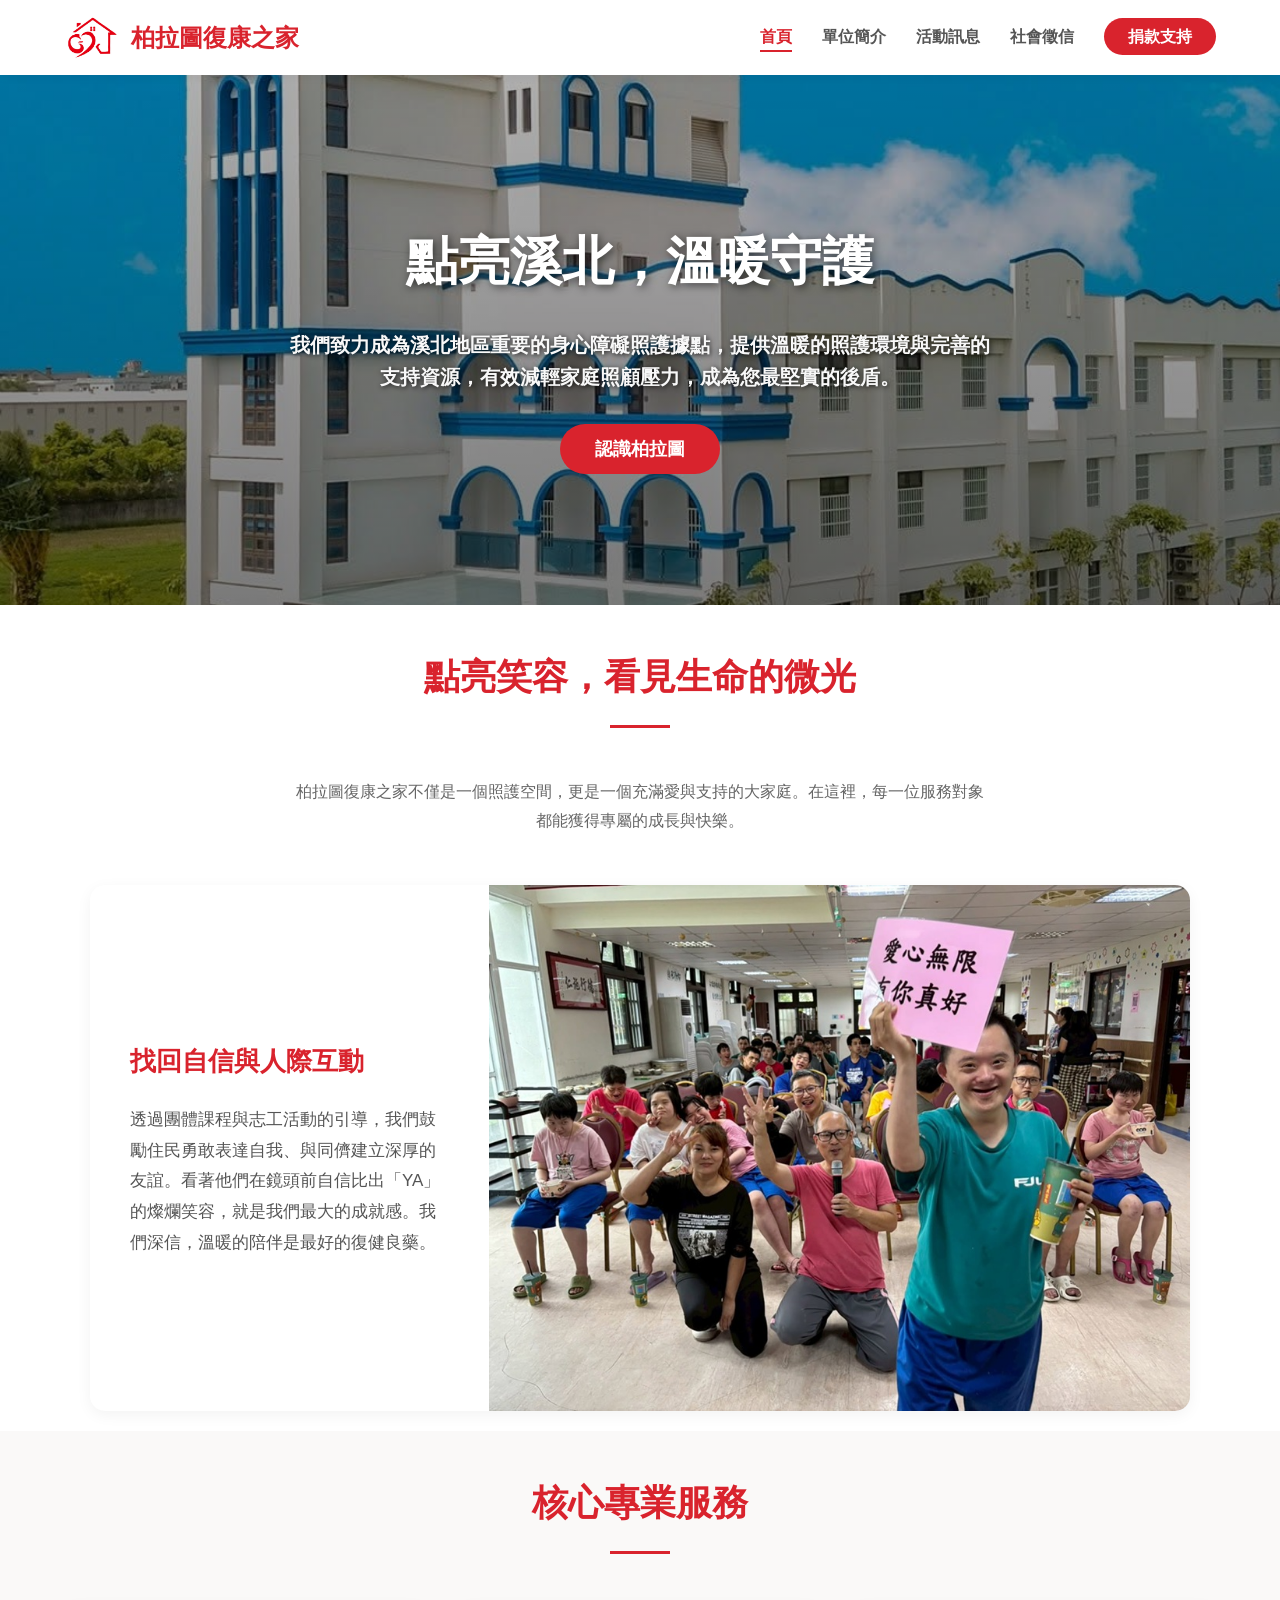
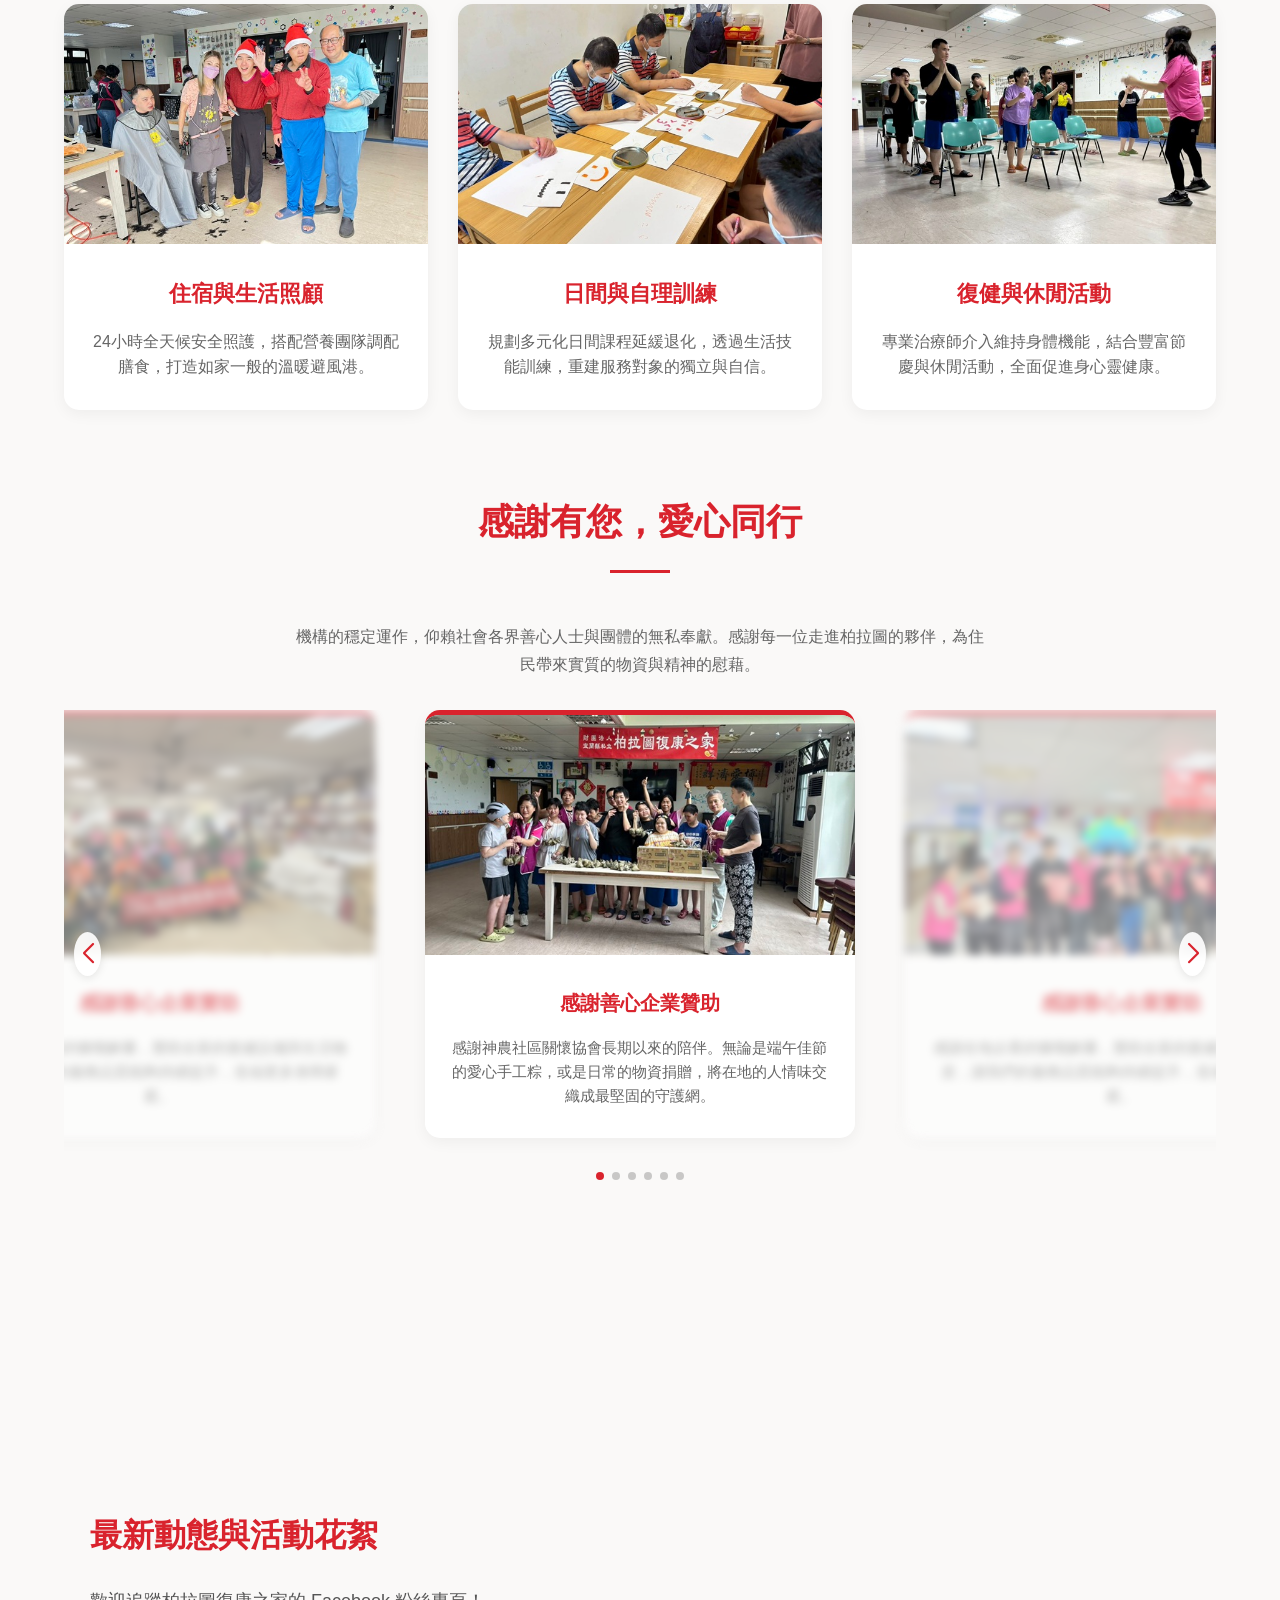
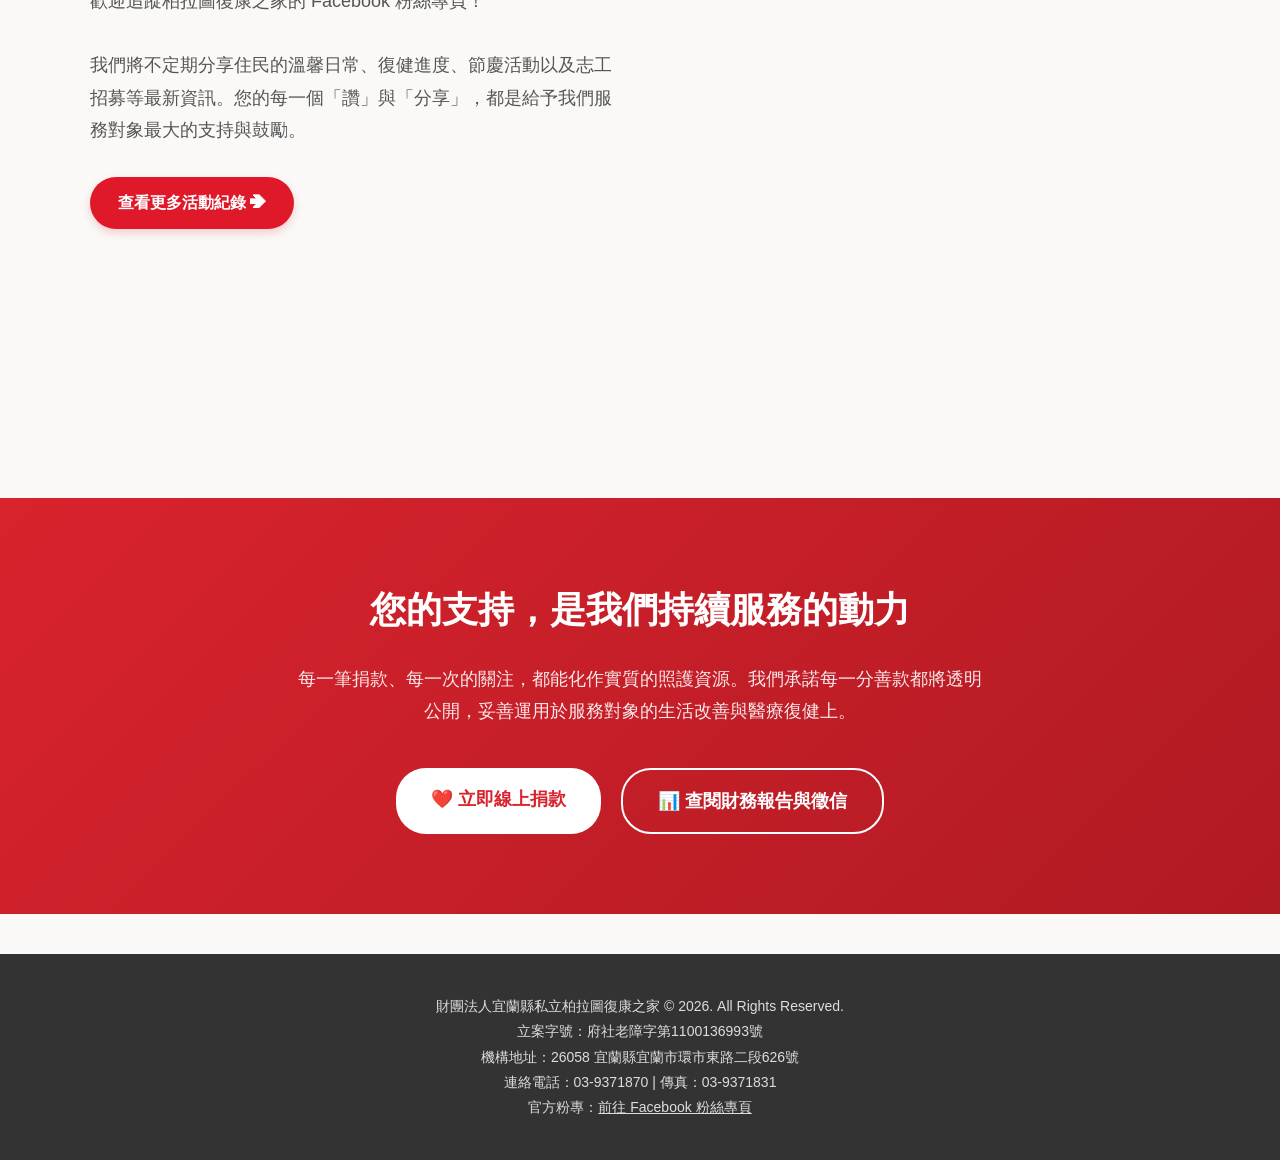
==== commit 6bf1eaf2: "更新版型" ====
--- a/index.html
+++ b/index.html
@@ -9,7 +9,7 @@
     <link rel="icon" href="logo.jpg" type="image/jpeg">
 </head>
 <body>
-
+    <!-- 頂部導覽列 -->
     <!-- 頂部導覽列 -->
     <header>
         <a href="index.html" class="logo">
@@ -201,16 +201,13 @@
             <!-- 右側：FB 動態牆嵌入 -->
             <div style="flex: 1; min-width: 300px; display: flex; justify-content: center; overflow: hidden;">
                 <!-- 首頁的牆高度設為 500px，看起來比例更精緻 -->
-                <iframe 
-                    src="https://www.facebook.com/plugins/page.php?href=https%3A%2F%2Fwww.facebook.com%2Fyilan.plato%2F&tabs=timeline&width=500&height=500&small_header=false&adapt_container_width=true&hide_cover=false&show_facepile=true" 
-                    width="500" 
-                    height="500" 
-                    style="border:none; overflow:hidden; max-width: 100%; border-radius: 12px; box-shadow: 0 4px 15px rgba(0,0,0,0.08);" 
-                    scrolling="no" 
-                    frameborder="0" 
-                    allowfullscreen="true" 
-                    allow="autoplay; clipboard-write; encrypted-media; picture-in-picture; web-share">
-                </iframe>
+                <iframe src="https://www.facebook.com/plugins/post.php?href=https%3A%2F%2Fwww.facebook.com%2Fyilan.plato%2Fposts%2Fpfbid0PHbpbN53czapiuFi2jBqjf3FFYwo31RzKAfuNNvVrfQH7DmT2ZpjrMLTXu9VpdWYl&show_text=true&width=500" 
+                width="500" 
+                height="700" 
+                style="border:none;overflow:hidden" scrolling="true" frameborder="0" 
+                allowfullscreen="true" allow="autoplay; clipboard-write; encrypted-media; 
+                picture-in-picture; web-share"
+                ></iframe>
             </div>
 
         </div>
--- a/style.css
+++ b/style.css
@@ -317,4 +317,66 @@
     color: #444;
     font-size: 16px;
     font-weight: bold;
+}
+
+
+
+/* =========================================
+   社會徵信頁面專屬樣式 (自動對齊版)
+========================================= */
+.credit-grid {
+    display: flex;
+    flex-wrap: wrap;
+    gap: 25px;
+    justify-content: center;
+    margin-top: 30px;
+    align-items: stretch; /* 確保所有卡片都會等高 */
+}
+.credit-card {
+    background: white;
+    border: 1px solid #eee;
+    border-radius: 12px;
+    padding: 30px 20px;
+    width: 100%;
+    max-width: 320px;
+    text-align: center;
+    box-shadow: 0 4px 15px rgba(0,0,0,0.03);
+    transition: 0.3s;
+    /* 加入 Flexbox 讓內部元素自動對齊 */
+    display: flex;
+    flex-direction: column;
+}
+.credit-card:hover {
+    box-shadow: 0 8px 25px rgba(0,0,0,0.08);
+}
+.credit-card h3 {
+    color: #333;
+    font-size: 22px;
+    margin-bottom: 15px;
+}
+.credit-card p {
+    color: #666;
+    font-size: 15px;
+    margin-bottom: 25px;
+    flex-grow: 1; /* ★關鍵魔法：文字區塊會自動伸展，把按鈕往下推 */
+}
+/* Google Drive 風格按鈕 */
+.btn-drive {
+    display: inline-block;
+    background-color: #4285F4; 
+    color: white !important;
+    padding: 12px 25px;
+    border-radius: 30px;
+    font-size: 16px;
+    font-weight: bold;
+    text-decoration: none;
+    transition: 0.3s;
+    margin-top: auto; /* ★關鍵魔法：按鈕永遠貼齊卡片底部 */
+    width: 85%; /* 讓按鈕寬度一致，看起來更整齊 */
+    margin-left: auto;
+    margin-right: auto;
+}
+.btn-drive:hover {
+    background-color: #2b6bdc;
+    transform: translateY(-2px);
 }
